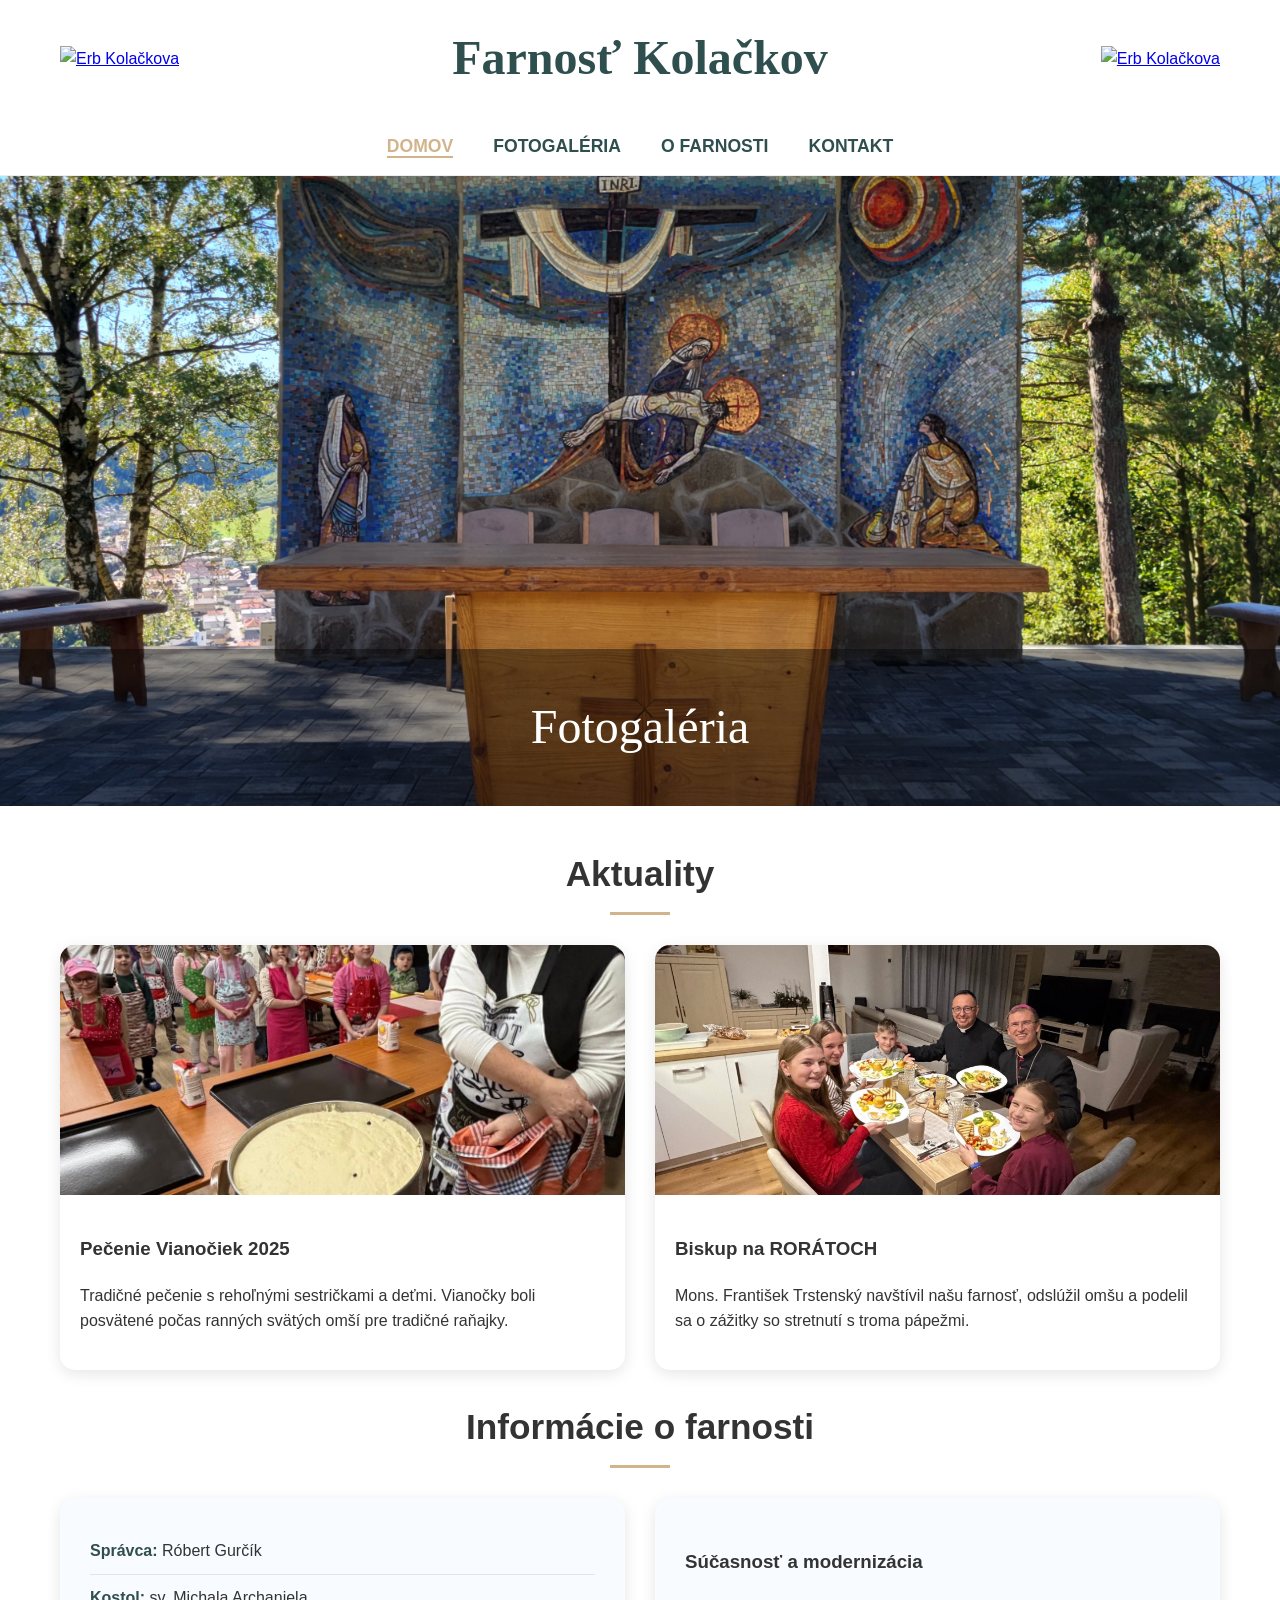
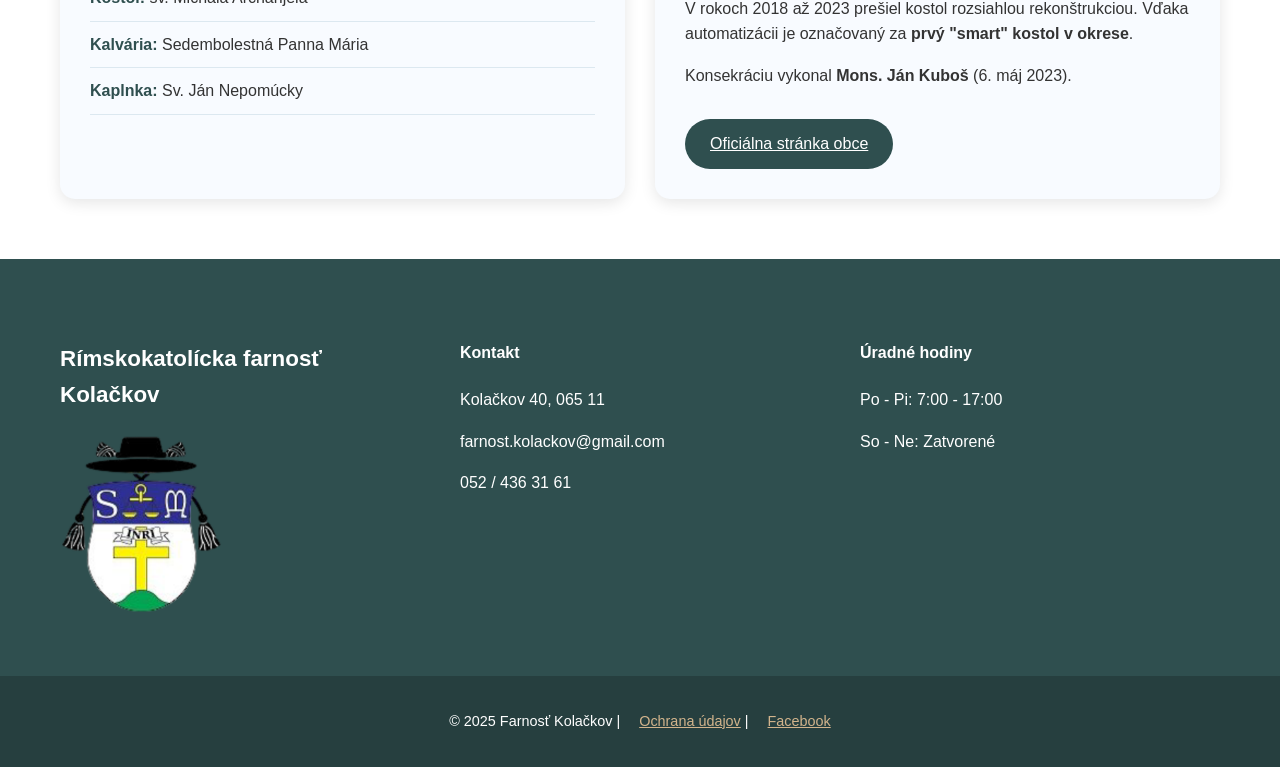
==== index.html @ d3bb2043 "Add files via upload" ====
<!DOCTYPE html>
<html lang="sk">
<head>
    <meta charset="UTF-8">
    <meta name="viewport" content="width=device-width, initial-scale=1.0">
    <link rel="stylesheet" href="DomovCSS.css">
    <title>Farnosť Kolačkov</title>
</head>
<body>
    <div id="container"> 
        <header id="main-header"> 
            <div class="header-content">
                <a href="Domov.html" class="logo-link">
                    <img src="https://www.kolackov.sk/imgcache/e-img-2248.jpg?v=1709658761" alt="Erb Kolačkova">
                </a>
                <h1>Farnosť Kolačkov</h1>
                <a href="Domov.html" class="logo-link">
                    <img src="https://www.kolackov.sk/imgcache/e-img-2248.jpg?v=1709658761" alt="Erb Kolačkova">
                </a>
            </div>
        </header>

        <nav id="navigation"> 
            <ul>
                <li><a href="index.html" class="active">DOMOV</a></li>
                <li><a href="Fotogaléria.html">FOTOGALÉRIA</a></li>
                <li><a href="Ofarnosti.html">O FARNOSTI</a></li>
                <li><a href="Kontakt.html">KONTAKT</a></li>
            </ul>
        </nav>

        <section id="hero-section">
            <div class="hero-overlay">
                <a href="Fotogaléria.html" class="hero-title">Fotogaléria</a>
            </div>
        </section>

        <main id="main-content">
            <section id="news-section">
                <h2 class="section-title">Aktuality</h2>
                <div class="news-grid">
                    <article class="news-card">
                        <div class="news-image news-1"></div>
                        <div class="news-body">
                            <h3>Pečenie Vianočiek 2025</h3>
                            <p>Tradičné pečenie s rehoľnými sestričkami a deťmi. Vianočky boli posvätené počas ranných svätých omší pre tradičné raňajky.</p>
                        </div>
                    </article>

                    <article class="news-card">
                        <div class="news-image news-2"></div>
                        <div class="news-body">
                            <h3>Biskup na RORÁTOCH</h3>
                            <p>Mons. František Trstenský navštívil našu farnosť, odslúžil omšu a podelil sa o zážitky so stretnutí s troma pápežmi.</p>
                        </div>
                    </article>
                </div>
            </section>
            <section id="info-section">
                <h2 class="section-title">Informácie o farnosti</h2>
                <div class="info-grid">
                    <div class="info-card basic-info">
                        <div class="info-item"><span>Správca:</span> Róbert Gurčík</div>
                        <div class="info-item"><span>Kostol:</span> sv. Michala Archanjela</div>
                        <div class="info-item"><span>Kalvária:</span> Sedembolestná Panna Mária</div>
                        <div class="info-item"><span>Kaplnka:</span> Sv. Ján Nepomúcky</div>
                    </div>

                    <div class="info-card smart-box">
                        <h3>Súčasnosť a modernizácia</h3>
                        <p>V rokoch 2018 až 2023 prešiel kostol rozsiahlou rekonštrukciou. Vďaka automatizácii je označovaný za <strong>prvý "smart" kostol v okrese</strong>.</p>
                        <p>Konsekráciu vykonal <strong>Mons. Ján Kuboš</strong> (6. máj 2023).</p>
                        <a class="btn-primary" href="https://www.kolackov.sk/" target="_blank">Oficiálna stránka obce</a>
                    </div>
                </div>
            </section>
        </main>
       <footer id="main-footer">
            <div class="footer-top">
                <div class="footer-col">
                    <p class="f-brand">Rímskokatolícka farnosť Kolačkov</p>
                    <img src="cropped-image-2.png" alt="Erb farnosti Kolačkov" class="f-logo-colored">
                </div>
                <div class="footer-col">
                    <h4>Kontakt</h4>
                    <p>Kolačkov 40, 065 11</p>
                    <p>farnost.kolackov@gmail.com</p>
                    <p>052 / 436 31 61</p>
                </div>
                <div class="footer-col">
                    <h4>Úradné hodiny</h4>
                    <p>Po - Pi: 7:00 - 17:00</p>
                    <p>So - Ne: Zatvorené</p>
                </div>
            </div>
            <div class="footer-bottom">
                <p>&copy; 2025 Farnosť Kolačkov | <a href="#">Ochrana údajov</a> | <a href="#">Facebook</a></p>
            </div>
        </footer>
    </div>
</body>
</html>
---- DomovCSS.css ----
/* MODERNIZÁCIA CSS */
:root {
    --primary: #2f4f4f; /* DarkSlateGray */
    --accent: #d2b48c;   /* Tan / Wheat */
    --light-bg: #f8fbff;
    --text-dark: #333;
    --shadow: 0 4px 15px rgba(0,0,0,0.1);
}

* { box-sizing: border-box; }

body {
    font-family: 'Segoe UI', Roboto, sans-serif;
    margin: 0;
    line-height: 1.6;
    color: var(--text-dark);
    background-color: #fff;
    animation: fadeIn 0.8s ease-out;
}

/* HLAVIČKA */
#main-header {
    background: white;
    padding: 20px 0;
    box-shadow: var(--shadow);
}

.header-content {
    display: flex;
    align-items: center;
    justify-content: space-between; /* Zmenené z space-around pre lepšie zarovnanie */
    max-width: 1200px;
    margin: auto;
    padding: 0 20px;
}

#main-header h1 {
    font-family: Georgia, serif;
    font-size: clamp(1.5rem, 4vw, 3rem); /* Zmenšená minimálna veľkosť písma */
    color: var(--primary);
    margin: 0;
    text-align: center;
    flex: 1; /* Názov zaberie zvyšné miesto */
}

.logo-link img {
    height: 80px; /* Zmenšená základná výška pre lepšiu stabilitu */
    width: auto;
    transition: transform 0.3s;
}

.logo-link img:hover { transform: scale(1.05); }

/* NAVIGÁCIA */
#navigation {
    background: white;
    position: sticky;
    top: 0;
    z-index: 1000;
    border-bottom: 1px solid #eee;
}

#navigation ul {
    display: flex;
    justify-content: center;
    list-style: none;
    padding: 15px 0;
    margin: 0;
}

#navigation li { margin: 0 20px; }

#navigation a {
    text-decoration: none;
    color: var(--primary);
    font-weight: bold;
    font-size: 1.1rem;
    transition: color 0.3s;
}

#navigation a:hover, #navigation a.active {
    color: var(--accent);
    border-bottom: 2px solid var(--accent);
}

/* HERO SEKCOA */
#hero-section {
    height: 70vh;
    background: url("20250915_112033.jpg") center/cover no-repeat fixed;
    display: flex;
    align-items: flex-end;
}

.hero-overlay {
    background: rgba(0,0,0,0.4);
    width: 100%;
    padding: 40px;
    text-align: center;
}

.hero-title {
    color: white;
    font-size: 3rem;
    text-decoration: none;
    font-family: Georgia, serif;
}

/* HLAVNÝ OBSAH */
#main-content {
    max-width: 1200px;
    margin: 40px auto;
    padding: 0 20px;
}

.section-title {
    text-align: center;
    font-size: 2.2rem;
    margin-bottom: 30px;
    position: relative;
}

.section-title::after {
    content: '';
    display: block;
    width: 60px;
    height: 3px;
    background: var(--accent);
    margin: 10px auto;
}

/* INFO GRID */
.info-grid {
    display: grid;
    grid-template-columns: repeat(auto-fit, minmax(300px, 1fr));
    gap: 30px;
    margin-bottom: 50px;
}

.info-card {
    background: var(--light-bg);
    padding: 30px;
    border-radius: 15px;
    box-shadow: var(--shadow);
}

.info-item {
    padding: 10px 0;
    border-bottom: 1px solid #dce8f0;
}

.info-item span { font-weight: bold; color: var(--primary); }

/* AKTUALITY GRID */
.news-grid {
    display: grid;
    grid-template-columns: repeat(auto-fit, minmax(400px, 1fr));
    gap: 30px;
}

.news-card {
    background: white;
    border-radius: 15px;
    overflow: hidden;
    box-shadow: var(--shadow);
    transition: transform 0.3s;
}

.news-card:hover { transform: translateY(-5px); }

.news-image {
    height: 250px;
    background-size: cover;
    background-position: center;
}

.news-1 { background-image: url("605292766_1437154781261534_4647194255951587916_n.jpg"); }
.news-2 { background-image: url("600197634_1433726644937681_8511487712343369533_n.jpg"); }

.news-body { padding: 20px; }

/* TLAČIDLO */
.btn-primary {
    display: inline-block;
    background: var(--primary);
    color: white !important;
    padding: 12px 25px;
    border-radius: 25px;
    margin-top: 15px;
    transition: all 0.3s;
}

.btn-primary:hover {
    background: #1a2b2b;
    transform: scale(1.05);
}

/* FOOTER */
/* ... (predchádzajúca časť kódu zostáva rovnaká) ... --> */

/* FOOTER - PÔVODNÉ ŠTÝLY */
#main-footer {
    background: var(--primary); /* Tmavozelené pozadie z premennej */
    color: white;
    margin-top: 60px;
}

.footer-top {
    display: grid;
    grid-template-columns: repeat(auto-fit, minmax(250px, 1fr));
    gap: 40px;
    padding: 60px 20px;
    max-width: 1200px;
    margin: auto;
}

.f-brand { font-size: 1.4rem; font-weight: bold; }

/* ODSTRÁNENÝ STARÝ ŠTÝL: .f-logo { height: 100px; filter: brightness(0) invert(1); } */

/* NOVÝ ŠTÝL PRE FAREBNÉ LOGO */
.f-logo-colored {
    height: 180px; /* Zväčšená výška pre lepšiu viditeľnosť */
    width: auto;   /* Zachovanie pomeru strán */
    display: block;
    margin-top: 15px;
    filter: none;  /* Zabezpečí, že filter nezmení farby loga */
}

/* ... (zvyšok kódu zostáva rovnaký) ... --> */

.footer-top {
    display: grid;
    grid-template-columns: repeat(auto-fit, minmax(250px, 1fr));
    gap: 40px;
    padding: 60px 20px;
    max-width: 1200px;
    margin: auto;
}

.f-brand { font-size: 1.4rem; font-weight: bold; }
.f-logo { height: 100px; filter: brightness(0) invert(1); }

.footer-bottom {
    background: rgba(0,0,0,0.2);
    padding: 20px;
    text-align: center;
    font-size: 0.9rem;
}

.footer-bottom a { color: var(--accent); margin-left: 15px; }

/* ANIMÁCIA */
@keyframes fadeIn {
    from { opacity: 0; transform: translateY(10px); }
    to { opacity: 1; transform: translateY(0); }
}

/* MOBILNÉ ÚPRAVY */
@media (max-width: 600px) {
    .header-content {
        flex-direction: row; /* Necháme ich vedľa seba, ale upravíme veľkosť */
        flex-wrap: nowrap;
        justify-content: center;
        gap: 10px;
    }

    /* Skryjeme druhé logo, aby zostalo miesto pre text */
    .hide-on-mobile {
        display: none;
    }

    .logo-link img {
        height: 60px; /* Ešte menšie logo na mobile */
    }

    #main-header h1 {
        font-size: 1.4rem; /* Čitateľný názov na mobile */
        line-height: 1.2;
    }

    #navigation ul {
        flex-direction: column; /* Menu pod sebou pre lepšie klikanie */
        align-items: center;
        padding: 10px 0;
    }

    #navigation li {
        margin: 5px 0;
    }
}
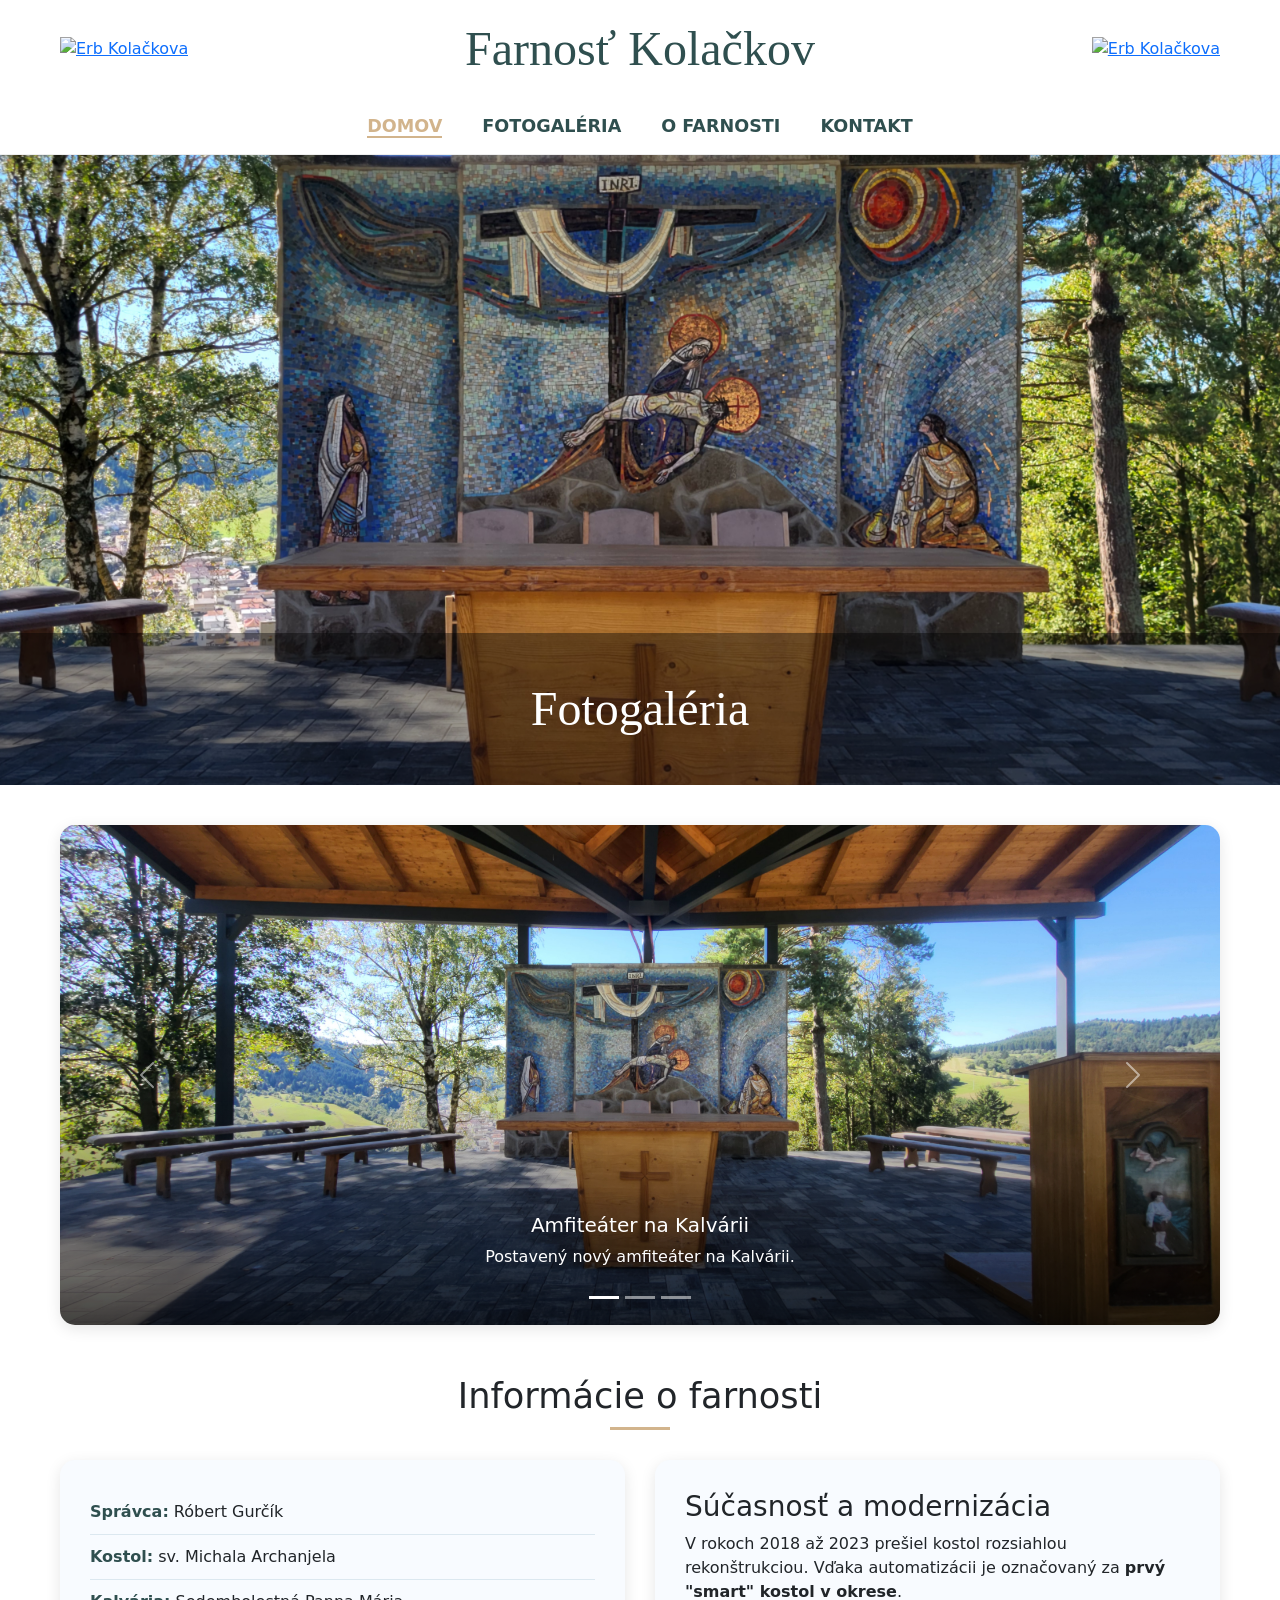
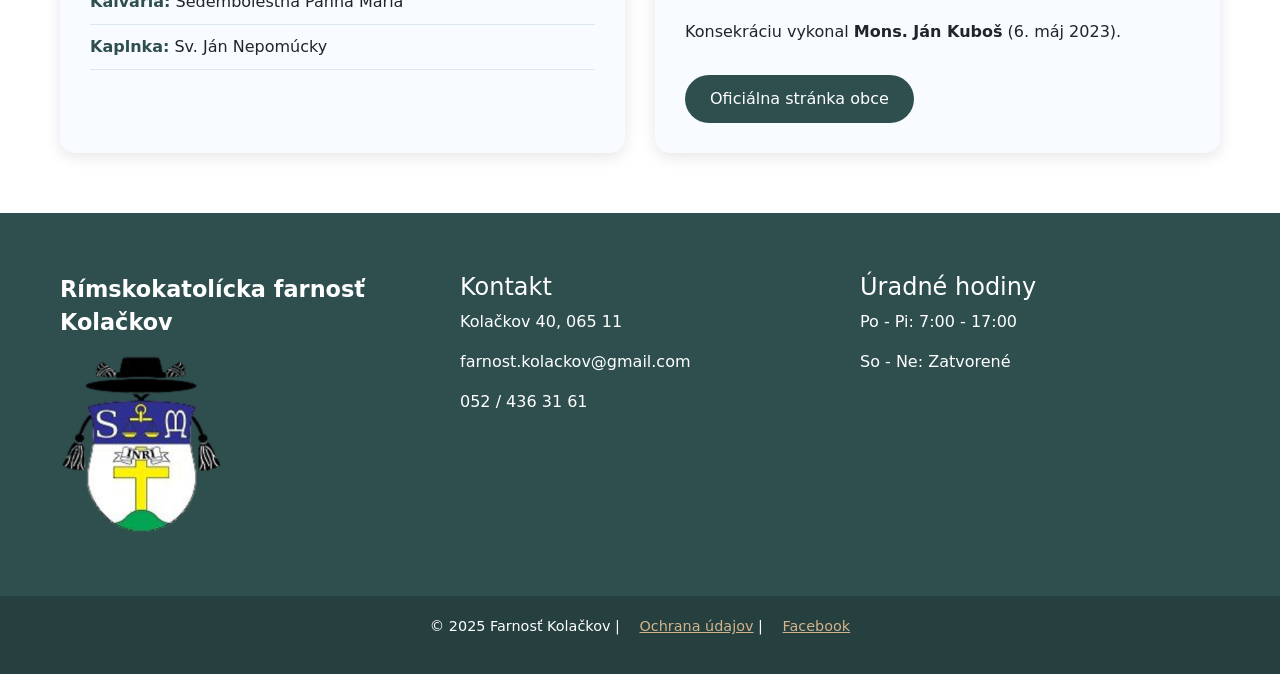
==== commit a8f9711b: "Add files via upload" ====
--- a/index.html
+++ b/index.html
@@ -4,6 +4,8 @@
     <meta charset="UTF-8">
     <meta name="viewport" content="width=device-width, initial-scale=1.0">
     <link rel="stylesheet" href="DomovCSS.css">
+    <link href="https://cdn.jsdelivr.net/npm/bootstrap@5.1.3/dist/css/bootstrap.min.css" rel="stylesheet" integrity="sha384-1BmE4kWBq78iYhFldvKuhfTAU6auU8tT94WrHftjDbrCEXSU1oBoqyl2QvZ6jIW3" crossorigin="anonymous">
+<script src="https://cdn.jsdelivr.net/npm/bootstrap@5.1.3/dist/js/bootstrap.bundle.min.js" integrity="sha384-ka7Sk0Gln4gmtz2MlQnikT1wXgYsOg+OMhuP+IlRH9sENBO0LRn5q+8nbTov4+1p" crossorigin="anonymous"></script>
     <title>Farnosť Kolačkov</title>
 </head>
 <body>
@@ -36,26 +38,44 @@
         </section>
 
         <main id="main-content">
-            <section id="news-section">
-                <h2 class="section-title">Aktuality</h2>
-                <div class="news-grid">
-                    <article class="news-card">
-                        <div class="news-image news-1"></div>
-                        <div class="news-body">
-                            <h3>Pečenie Vianočiek 2025</h3>
-                            <p>Tradičné pečenie s rehoľnými sestričkami a deťmi. Vianočky boli posvätené počas ranných svätých omší pre tradičné raňajky.</p>
-                        </div>
-                    </article>
-
-                    <article class="news-card">
-                        <div class="news-image news-2"></div>
-                        <div class="news-body">
-                            <h3>Biskup na RORÁTOCH</h3>
-                            <p>Mons. František Trstenský navštívil našu farnosť, odslúžil omšu a podelil sa o zážitky so stretnutí s troma pápežmi.</p>
-                        </div>
-                    </article>
-                </div>
-            </section>
+            <div id="carouselExampleDark" class="carousel carousel-white slide" data-bs-ride="carousel">
+  <div class="carousel-indicators">
+    <button type="button" data-bs-target="#carouselExampleDark" data-bs-slide-to="0" class="active" aria-current="true" aria-label="Slide 1"></button>
+    <button type="button" data-bs-target="#carouselExampleDark" data-bs-slide-to="1" aria-label="Slide 2"></button>
+    <button type="button" data-bs-target="#carouselExampleDark" data-bs-slide-to="2" aria-label="Slide 3"></button>
+  </div>
+  <div class="carousel-inner">
+    <div class="carousel-item active" data-bs-interval="10000">
+      <img src="20250915_112040.jpg" class="d-block w-100" alt="...">
+      <div class="carousel-caption d-none d-md-block">
+        <h5>Amfiteáter na Kalvárii</h5>
+        <p>Postavený nový amfiteáter na Kalvárii.</p>
+      </div>
+    </div>
+    <div class="carousel-item" data-bs-interval="20000">
+      <img src="600197634_1433726644937681_8511487712343369533_n.jpg" class="d-block w-100" alt="...">
+      <div class="carousel-caption d-none d-md-block">
+        <h5>Pečenie Vianočiek</h5>
+        <p>Každročné pečenie Vianočiek je už súčasťou tradície farnosti.</p>
+      </div>
+    </div>
+    <div class="carousel-item" data-bs-interval="30000">
+      <img src="org_0cdd111672b60119_1757944692000.jpg" class="d-block w-100" alt="...">
+      <div class="carousel-caption d-none d-md-block">
+        <h5>Kolačkovský kostol</h5>
+        <p>Kolačkovský kostol, ktorý bol obnovený v rokoch 2018 až 2023.</p>
+      </div>
+    </div>
+  </div>
+  <button class="carousel-control-prev" type="button" data-bs-target="#carouselExampleDark" data-bs-slide="prev">
+    <span class="carousel-control-prev-icon" aria-hidden="true"></span>
+    <span class="visually-hidden">Previous</span>
+  </button>
+  <button class="carousel-control-next" type="button" data-bs-target="#carouselExampleDark" data-bs-slide="next">
+    <span class="carousel-control-next-icon" aria-hidden="true"></span>
+    <span class="visually-hidden">Next</span>
+  </button>
+</div>
             <section id="info-section">
                 <h2 class="section-title">Informácie o farnosti</h2>
                 <div class="info-grid">
--- a/DomovCSS.css
+++ b/DomovCSS.css
@@ -105,6 +105,45 @@
     font-family: Georgia, serif;
 }
 
+/* CAROUSEL */
+#carouselExampleDark {
+    margin-bottom: 50px;
+    border-radius: 15px;
+    overflow: hidden;
+    box-shadow: var(--shadow);
+}
+
+#carouselExampleDark .carousel-item {
+    position: relative;
+}
+
+#carouselExampleDark .carousel-item::after {
+    content: '';
+    position: absolute;
+    bottom: 0;
+    left: 0;
+    right: 0;
+    height: 50%;
+    background: linear-gradient(to bottom, transparent, rgba(0,0,0,0.75));
+    pointer-events: none;
+}
+
+#carouselExampleDark .carousel-item img {
+    height: 500px;
+    object-fit: cover;
+    object-position: center;
+}
+
+#carouselExampleDark .carousel-caption {
+    z-index: 2;
+}
+
+@media (max-width: 600px) {
+    #carouselExampleDark .carousel-item img {
+        height: 220px;
+    }
+}
+
 /* HLAVNÝ OBSAH */
 #main-content {
     max-width: 1200px;
@@ -179,19 +218,25 @@
 .news-body { padding: 20px; }
 
 /* TLAČIDLO */
+a.btn-primary,
 .btn-primary {
     display: inline-block;
-    background: var(--primary);
+    background: var(--primary) !important;
     color: white !important;
-    padding: 12px 25px;
-    border-radius: 25px;
+    padding: 12px 25px !important;
+    border-radius: 25px !important;
     margin-top: 15px;
     transition: all 0.3s;
-}
-
+    border: none !important;
+    box-shadow: none !important;
+    text-decoration: none;
+}
+
+a.btn-primary:hover,
 .btn-primary:hover {
-    background: #1a2b2b;
+    background: #1a2b2b !important;
     transform: scale(1.05);
+    color: white !important;
 }
 
 /* FOOTER */
@@ -255,36 +300,75 @@
     to { opacity: 1; transform: translateY(0); }
 }
 
-/* MOBILNÉ ÚPRAVY */
+
+/* MOBILNÁ HLAVIČKA A AKTUALITY */
 @media (max-width: 600px) {
+    /* Zmenšenie hlavičky */
+    #main-header {
+        padding: 10px 0;
+    }
+
     .header-content {
-        flex-direction: row; /* Necháme ich vedľa seba, ale upravíme veľkosť */
-        flex-wrap: nowrap;
+        display: flex;
+        align-items: center;
+        justify-content: space-between; /* Rozmiestni logá na kraje a text do stredu */
+        padding: 0 10px;
+    }
+
+    /* Zabezpečíme, aby obe logá boli viditeľné a malé */
+    .logo-link {
+        display: block !important; 
+    }
+
+    .logo-link img {
+        height: 40px; /* Menšie logá, aby sa zmestili vedľa textu */
+        width: auto;
+    }
+
+    #main-header h1 {
+        font-size: 1.6rem; /* Zmenšený text, aby sa nezalamoval */
+        margin: 0 5px;
+        flex: 1;
+        text-align: center;
+    }
+
+    /* OPRAVA NAVIGÁCIE (aby slová neboli zlepené) */
+    #navigation ul {
+        display: flex;
+        flex-direction: row; /* Menu zostane v riadku */
+        flex-wrap: wrap;    /* Ale ak je dlhé, skočí do nového riadku */
         justify-content: center;
-        gap: 10px;
-    }
-
-    /* Skryjeme druhé logo, aby zostalo miesto pre text */
-    .hide-on-mobile {
-        display: none;
-    }
-
-    .logo-link img {
-        height: 60px; /* Ešte menšie logo na mobile */
-    }
-
-    #main-header h1 {
-        font-size: 1.4rem; /* Čitateľný názov na mobile */
-        line-height: 1.2;
-    }
-
-    #navigation ul {
-        flex-direction: column; /* Menu pod sebou pre lepšie klikanie */
-        align-items: center;
-        padding: 10px 0;
+        padding: 10px 5px;
+        gap: 15px;          /* TOTO PRIDÁ MEDZERY MEDZI POLOŽKAMI */
     }
 
     #navigation li {
-        margin: 5px 0;
+        margin: 0;         /* Resetujeme staré marginy */
+    }
+
+    #navigation a {
+        font-size: 0.85rem;
+        letter-spacing: 0.5px;
+        white-space: nowrap; /* Zabráni rozdeleniu jedného slova */
+    }
+
+    /* Aktuality pod sebou */
+    .news-grid {
+        grid-template-columns: 1fr;
+        gap: 20px;
+        margin-top: 20px;
+    }
+
+    .news-image {
+        height: 180px; /* Menšia výška obrázkov pre úsporu miesta */
+    }
+
+    .news-body {
+        padding: 15px;
+    }
+
+    .news-body h3 {
+        font-size: 1.2rem;
+        margin-bottom: 8px;
     }
 }
